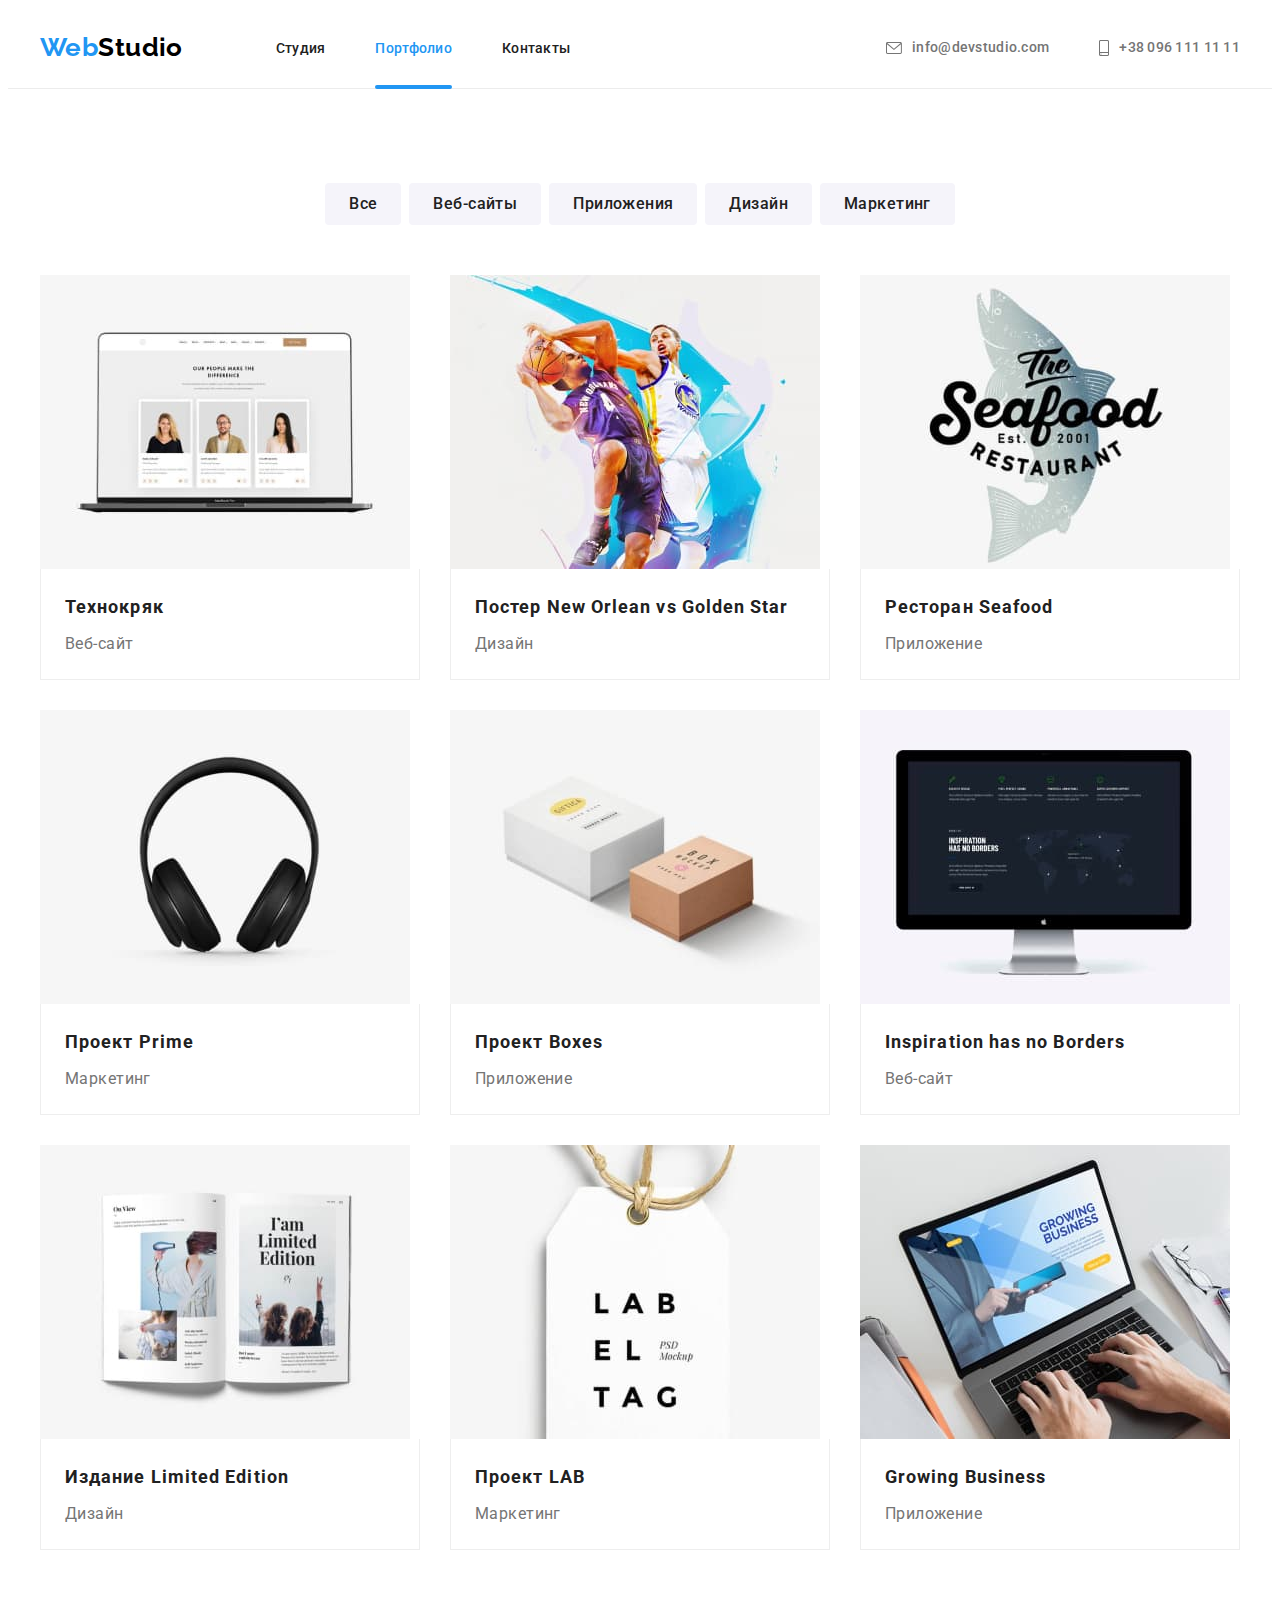
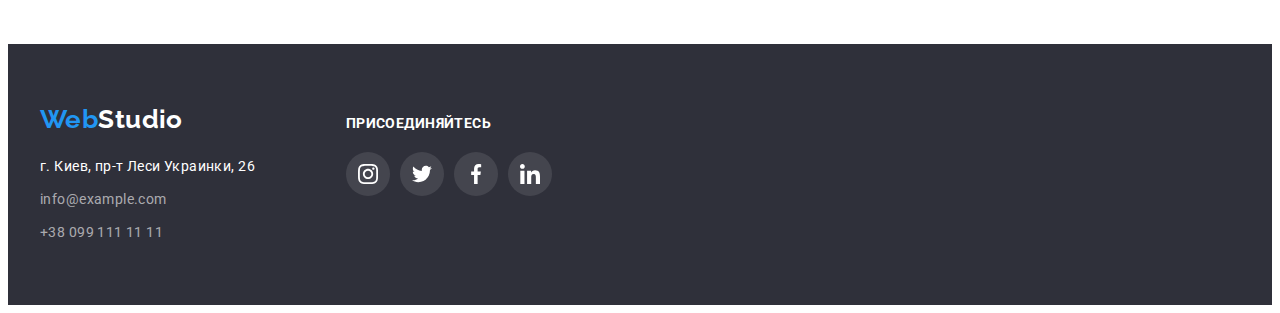
==== portfolio.html @ bd7ccda3 "старт" ====
<!DOCTYPE html>
<html lang="ru">
<head>
    <meta charset="UTF-8">
    <meta http-equiv="X-UA-Compatible" content="IE=edge">
    <meta name="viewport" content="width=device-width, initial-scale=1.0">
    <link rel="stylesheet" href="https://cdnjs.cloudflare.com/ajax/libs/modern-normalize/1.1.0/modern-normalize.min.css" integrity="sha512-wpPYUAdjBVSE4KJnH1VR1HeZfpl1ub8YT/NKx4PuQ5NmX2tKuGu6U/JRp5y+Y8XG2tV+wKQpNHVUX03MfMFn9Q==" crossorigin="anonymous" referrerpolicy="no-referrer" />
    <link rel="stylesheet" href="./css/styles.css">
    <link href="https://fonts.googleapis.com/css2?family=Raleway:wght@700&family=Roboto:wght@400;500;700;900&display=swap" rel="stylesheet">
    <title>Portfolio</title>
</head>
<body>
    <header class="header">
        <div class="conteiner">
            <nav class="header-nav">
                <a class="header-logo link" href="">Web<span class="top-logo">Studio</span></a>
                <ul class="list menu-list">
                       <li class="menu-item"><a class="menu-link link" href="./index.html">Студия</a></li>
                       <li class="menu-item"><a class="menu-link link current" href="./portfolio.html">Портфолио</a></li>
                       <li class="menu-item"><a class="menu-link link" href="">Контакты</a></li>
                </ul>
                <ul class="list-contact list">
                    <li class="contact-item"><a class="contact-link link" href="mailto:info@devstudio.com"> 
                        <svg class="contact-icon" width="16" height="12"> <use href="./img/symbol-defs.svg#icon-envelope"></use></svg> info@devstudio.com</a></li>
                    <li class="contact-item"><a class="contact-link link" href="tel:+380961111111"> <svg class="contact-icon" width="10" height="16"> <use href="./img/symbol-defs.svg#icon-smartphone"></use></svg>+38 096 111 11 11</a></li>
                </ul>
            </nav>
        </div>
    </header>
    <main>
        <section class="padding-section">
            <div class="conteiner">
                
            <h1 class="visually-hidden">Примеры робот</h1>
            <ul class="filter-list list">
                <li class="filter-item"><button class="filter-btn btn" type="button">Все</button></li>
                <li class="filter-item"><button class="filter-btn btn" type="button">Веб-сайты</button></li>
                <li class="filter-item"><button class="filter-btn btn" type="button">Приложения</button></li>
                <li class="filter-item"><button class="filter-btn btn" type="button">Дизайн</button></li>
                <li class="filter-item"><button class="filter-btn btn" type="button">Маркетинг</button></li>
            </ul>
            <ul class="exemples-list list">
                <li class="exemple-item">
                    <a class="exemple-link link" href="">
                        <div class="exemple-box">
                            <img src="./img/portfolio/img1p.jpg" alt="example1" width="370">
                            <div class="examples-overlay">
                            <p class="exemple-description">Ресурс предлагает комплексные предложения с разным уровнем функционала и сервисов. Все это позволит посетителю получить исчерпывающие сведения  о компании или частном лице.</p>
                            </div>
                        </div>
                            <div class="exemple">
                    <h2 class="exemple-title">Технокряк</h2>
                    <p class="exemple-text">Веб-сайт</p>
                </div>
                
                    </a>
                </li>
                <li class="exemple-item">
                    <a class="exemple-link link" href="">
                        <div class="exemple-box">
                            <img src="./img/portfolio/img2p.jpg" alt="example2" width="370">
                            <div class="examples-overlay">
                            <p class="exemple-description">Ресурс предлагает комплексные предложения с разным уровнем функционала и сервисов. Все это позволит посетителю получить исчерпывающие сведения  о компании или частном лице.</p>
                            </div>
                        </div>
                            <div class="exemple">
                        <h2 class="exemple-title">Постер New Orlean vs Golden Star</h2>
                        <p class="exemple-text">Дизайн</p>
                    </div>
                    
                    </a>
                </li>
                <li class="exemple-item">
                    <a class="exemple-link link" href="">
                        <div class="exemple-box">
                            <img src="./img/portfolio/img3p.jpg" alt="example3" width="370">
                            <div class="examples-overlay">
                            <p class="exemple-description">Ресурс предлагает комплексные предложения с разным уровнем функционала и сервисов. Все это позволит посетителю получить исчерпывающие сведения  о компании или частном лице.</p>
                            </div>
                        </div>
                            <div class="exemple">
                        <h2 class="exemple-title">Ресторан Seafood</h2>
                        <p class="exemple-text">Приложение</p>
                    </div>
                    
                    </a>
                </li>
                <li class="exemple-item">
                    <a class="exemple-link link" href="">
                        <div class="exemple-box">
                            <img src="./img/portfolio/img4p.jpg" alt="example4" width="370">
                            <div class="examples-overlay">
                            <p class="exemple-description">Ресурс предлагает комплексные предложения с разным уровнем функционала и сервисов. Все это позволит посетителю получить исчерпывающие сведения  о компании или частном лице.</p>                           
                            </div>
                        </div>
                            <div class="exemple">
                        <h2 class="exemple-title">Проект Prime</h2>
                        <p class="exemple-text">Маркетинг</p>
                    </div>
                    
                    </a>
                </li>
                <li class="exemple-item">
                    <a class="exemple-link link" href="">
                        <div class="exemple-box">
                            <img src="./img/portfolio/img5p.jpg" alt="example5" width="370">
                            <div class="examples-overlay">
                            <p class="exemple-description">Ресурс предлагает комплексные предложения с разным уровнем функционала и сервисов. Все это позволит посетителю получить исчерпывающие сведения  о компании или частном лице.</p>                           
                            </div>
                        </div>
                            <div class="exemple">
                        <h2 class="exemple-title">Проект Boxes</h2>
                        <p class="exemple-text">Приложение</p>
                    </div>
                    
                    </a>
                </li>
                <li class="exemple-item">
                    <a class="exemple-link link" href="">
                        <div class="exemple-box">
                            <img src="./img/portfolio/img6p.jpg" alt="example6" width="370">
                            <div class="examples-overlay">
                            <p class="exemple-description">Ресурс предлагает комплексные предложения с разным уровнем функционала и сервисов. Все это позволит посетителю получить исчерпывающие сведения  о компании или частном лице.</p>                           
                            </div>
                        </div>
                            <div class="exemple">
                        <h2 class="exemple-title">Inspiration has no Borders</h2>
                        <p class="exemple-text">Веб-сайт</p>
                    </div>
                    
                    </a>
                </li>
                <li class="exemple-item">
                    <a class="exemple-link link" href=""> 
                        <div class="exemple-box">
                            <img src="./img/portfolio/img7p.jpg" alt="example7" width="370">
                            <div class="examples-overlay">
                            <p class="exemple-description">Ресурс предлагает комплексные предложения с разным уровнем функционала и сервисов. Все это позволит посетителю получить исчерпывающие сведения  о компании или частном лице.</p>                            
                            </div>
                        </div>
                            <div class="exemple">
                        <h2 class="exemple-title">Издание Limited Edition</h2>
                        <p class="exemple-text">Дизайн</p>
                    </div>
                    
                    </a>
                </li>
                <li class="exemple-item">
                    <a class="exemple-link link" href="">
                        <div class="exemple-box">
                            <img src="./img/portfolio/img8p.jpg" alt="example8" width="370">
                        
                            <div class="examples-overlay">
                            <p class="exemple-description" wids="322">Ресурс предлагает комплексные предложения с разным уровнем функционала и сервисов. Все это позволит посетителю получить исчерпывающие сведения  о компании или частном лице.</p>                           
                            </div>
                        </div>
                            <div class="exemple">
                        <h2 class="exemple-title">Проект LAB</h2>
                        <p class="exemple-text">Маркетинг</p>
                    </div>
                    
                    </a>
                </li>
                <li class="exemple-item">
                    <a class="exemple-link link" href="">
                        <div class="exemple-box">
                            <img src="./img/portfolio/img9p.jpg" alt="example9" width="370">
                            <div class="examples-overlay">
                            <p class="exemple-description">Ресурс предлагает комплексные предложения с разным уровнем функционала и сервисов. Все это позволит посетителю получить исчерпывающие сведения  о компании или частном лице.</p>                           
                            </div>
                        </div>
                            <div class="exemple">
                        <h2 class="exemple-title">Growing Business</h2>
                        <p class="exemple-text">Приложение</p>
                    </div>
                    
                    </a>
                </li>
            </ul>
        </div>
        </section>
    </main>
    <footer class="footer">
        <div class="conteiner footer-box">
          <div class="footer-content">
              <div class="footer-link">
          <a class="header-logo link" href="">Web<span class="footer-logo">Studio</span></a>
          </div>
          <address class="addres">
              <ul class="addres-list list">
                  <li class="footer-item"><a class="addres-item link" href="https://goo.gl/maps/9oyzG3mhycgQsMQ47" target="_blank" rel="noopener noindex nofollow">г. Киев, пр-т Леси Украинки, 26</a></li>
                  <li class="footer-item"><a class="addres-item link footer-contact" href="mailto:info@example.com">info@example.com</a></li>
                  <li class="footer-item"><a class="addres-item link footer-contact" href="tel:+380991111111">+38 099 111 11 11</a></li>
              </ul>
          </address>
          </div>
          <div class="footer-soc">
              <p class="footer-soc-title">присоединяйтесь</p>
              <ul class="team-list list">
                  <li class="footer-soc-item">
                      <a class="footer-soc-link link" href="">
                          <svg class="footer-soc-icon" width="20" height="20">
                              <use href="./img/symbol-defs.svg#icon-instagram"></use>
                          </svg>
                      </a>
                  </li>
                  <li class="footer-soc-item">
                      <a class="footer-soc-link link" href="">
                          <svg class="footer-soc-icon" width="20" height="20">
                              <use href="./img/symbol-defs.svg#icon-twitter"></use>
                          </svg>
                      </a>
                  </li>
                  <li class="footer-soc-item">
                      <a class="footer-soc-link link" href="">
                          <svg class="footer-soc-icon" width="20" height="20">
                              <use href="./img/symbol-defs.svg#icon-facebook"></use>
                          </svg>
                      </a>
                  </li>
                  <li class="footer-soc-item">
                      <a class="footer-soc-link link" href="">
                          <svg class="footer-soc-icon" width="20" height="20">
                              <use href="./img/symbol-defs.svg#icon-linkedin"></use>
                          </svg>
                      </a>
                  </li>
              </ul>
          </div>
      </div>
        </footer>
    </body>
</html>
---- css/styles.css ----
:root {
    --header-color: #ffffff;
    --text-color: #757575;
    --footer-text-color: rgba(255, 255, 255, 0.6);
    --primary-title-color: #212121;
    --accent-color: #2196F3;
    --top-logo-color: #000;
    --darck-background-color: #2F303A;
    --light-background-color: #F5F4FA;
    --main-background-color: #ffffff;
    --hero-btn-color: #188CE8;
    --color-icon: #afb1b8;
    --background-footer-link-color: rgba(255, 255, 255, 0.1);
    --main-transition-duration: 250ms;
    --main-transition-timing: cubic-bezier(0.4, 0, 0.2, 1);
    }


body {
font-family: "Roboto", 'Segoe UI', Tahoma, Geneva, Verdana, sans-serif;
font-size: 14px;
letter-spacing: 0.03em;
color: var(--text-color);
background-color: var(--main-background-color);
}

p,
h1,
h2,
h3,
h4,
h5,
h6 {
    margin: 0;
}

ul,
ol {
    padding-left: 0;
    margin: 0;
    list-style: none;
}

button {
    cursor: pointer;
}

img {
    display:block;
    max-width: 100%;
    height: auto;
    tab-size: 0;
}

.conteiner {
    width: 1200px;
    padding-left: 15px;
    padding-right: 15px;
    margin: 0 auto;
}


.visually-hidden {
    position: absolute;
    white-space: nowrap;
    width: 1px;
    height: 1px;
    overflow: hidden;
    border: 0;
    padding: 0;
    clip: rect(0 0 0 0);
    clip-path: inset(50%);
    margin: -1px;
}


.link {
    text-decoration: none;
}

.padding-section {
    padding-top: 94px;
    padding-bottom: 94px;
}
/* ----------------header---------------- */
.header {
    border-bottom: 1px solid #ececec;
}

.header-logo {
    margin-right: 93px;
}

.header-nav {
    display: flex;
    align-items: center;
}

.menu-list {
    display: flex;
}

.menu-item:not(:last-child) {
    margin-right: 50px;
}

.list-contact {
    display: flex;
    margin-left: auto;
}

.header-logo {
    font-family: 'Raleway';
    font-weight: 700;
    font-size: 26px;
    line-height: 1.19;
    padding-top: 24px;
    padding-bottom: 25px;
    color: var(--accent-color)

}

.top-logo {
    color: var(--top-logo-color);
}


.menu-link {
    font-weight: 500;
    line-height: 1.14;
    letter-spacing: 0.02em;
    padding-top: 32px;
    padding-bottom: 32px;
    color: var(--primary-title-color);
    transition: color var(--main-transition-duration) var(--main-transition-timing);
}
.contact-item:not(:first-child) {
    margin-left: 50px;
}


.menu-link:hover,
.menu-link:focus {
    color: var(--accent-color);
}

.contact-link {
    display: flex;
    align-items: center;
    font-weight: 500;
    line-height: 1.14;
    letter-spacing: 0.02em;
    padding-top: 32px;
    padding-bottom: 32px;
    color: inherit;
    transition: color var(--main-transition-duration) var(--main-transition-timing);
}

.contact-icon {
    fill: currentColor;
    margin-right: 10px;
}


.contact-link:hover,
.contact-link:focus {
    color: var(--accent-color);
}

.menu-link.link.current{
    position: relative;
    color: var(--accent-color);
}
.menu-link.link.current::after{
    content:'';
    position: absolute;
    display: block;
    width: 100%;
    height: 4px;
    border-radius: 2px;
    bottom: -1px;
    left: 0;
    background-color: var(--accent-color);
}

/* ----------------hero---------------- */

.hero {
    background-color: var(--darck-background-color);
    padding-top: 200px;
    padding-bottom: 200px;
    text-align: center;
}

.overlay {
    max-width: 1600px;
    height: 600px;
    margin-left: auto;
    margin-right: auto;
    background-image: linear-gradient(
        rgba(47, 48, 58, 0.4),
        rgba(47, 48, 58, 0.4)
    ),
    url(../img/Imgbg.jpg);
    background-repeat: no-repeat;
    background-size: cover;
    background-position: center;
}

.hero-title {
    font-weight: 900;
    font-size: 44px;
    line-height: 1.36;
    text-align: center;
    letter-spacing: 0.06em;
    text-transform: uppercase;
    color: var(--header-color);
    min-width: 696px;
    margin-bottom: 30px;
   
}

.hero-btn {
    font-family: inherit;
    font-weight: 700;
    font-size: 16px;
    line-height: 1.88;
    letter-spacing: 0.06em;
    color: var(--header-color);
    background-color: var(--hero-btn-color);
    border: 2px solid transparent;
    border-radius: 4px;
    padding: 10px 32px; 
    justify-content: center;
    transition: color var(--main-transition-duration) var(--main-transition-timing);
}


/* ----------------advantage---------------- */
.advantage {
    background-color: var(--header-color);
}

.advantage-icon-bg {
    width: 270px;
    display: flex;
    height: 120px;
    margin-bottom: 30px;
    justify-content: center;
    align-items: center;
    background-color: var(--light-background-color);
}

.advantage-list {
    display: flex;
}

.advantage-item:not(:first-child) {
    margin-left: 30px;
}


.section-title {
    font-size: 14px;
    line-height: 1.14;
    text-transform: uppercase;
    color: var(--primary-title-color);
    margin-bottom: 10px;
}

.advantage-text {
    line-height: 1.71;
}

/* ----------------about---------------- */

.about {
    background-color: var(--header-color);
    padding-top: 0;
} 
.about-item:not(:last-child) {
    margin-right: 30px;
}
.about-list {
    display: flex;
}

.about-title {
    font-size: 36px;
    line-height: 1.16;
    text-align: center;
    color: var(--primary-title-color);
    margin-bottom: 50px;
}

.about-box {
    position: relative;
    
}


.about-item-text {
    position: absolute;
    font-size: 14px;
    line-height: 1.4;
    letter-spacing: 0.03em;
    text-transform: uppercase;
    color: var(--header-color);
    background-color: rgba(47, 48, 58, 0.8);
    bottom: 0;
    width: 100%;
    height: 70px;
    display: flex;
    justify-content: center;
    align-items: center;
}
/* ----------------team---------------- */

.team {
    background-color: var(--light-background-color);
}

.team-list {
    display: flex;
    flex-wrap: wrap;
}
.team-item:not(:last-child) {
    margin-right: 30px;
}
.team-item {
    background-color: var(--header-color);
    box-shadow: 0px 1px 3px rgba(0, 0, 0, 0.12), 0px 1px 1px rgba(0, 0, 0, 0.14), 0px 2px 1px rgba(0, 0, 0, 0.2);
border-radius: 0px 0px 4px 4px;
}


.team-title {
    font-size: 36px;
    line-height: 1.17;
    text-align: center;
    color: var(--primary-title-color);
    margin-bottom: 50px;
}

.team-img {
    margin-bottom: 30px;
}

.team-second-title {
    font-weight: 500;
    font-size: 16px;
    line-height: 1.19;
    text-align: center;
    color: var(--primary-title-color);
    margin-bottom: 10px;
}

.team-text {
    font-size: 16px;
    line-height: 1.19;
    text-align: center;
    margin-bottom: 16px;
}

.team-soc-list {
display: flex;
justify-content: center;
margin-bottom: 30px;
}

.team-soc-item +.team-soc-item{
    margin-left: 10px;
}


.team-soc-link {
    width: 44px;
    height: 44px;
    border-radius: 50%;
    display: flex;
    align-items: center;
    justify-content: center;
    background-color: var(--main-background-color); 
    color:var(--color-icon);
    transition: background-color var(--main-transition-duration) var(--main-transition-timing),
    color var(--main-transition-duration) var(--main-transition-timing);
}

.team-soc-link:hover,
.team-soc-link:focus {
    background-color: var(--accent-color);
    color: var(--main-background-color);
}
.team-soc-icon{
    fill:currentColor;
    
}


/* ----------------clients---------------- */

.clients-title{
    font-size: 36px;
    line-height: 1.17;
    text-align: center;
    letter-spacing: 0.03em;
    color: var(--primary-title-color);
    margin-bottom: 50px;
}

.clients-box {
    width: 170px;
    height: 92px;
    border: 1px solid var(--color-icon);
    border-radius: 4px;
    display: flex;
    justify-content: center;
    align-items: center;
    color: var(--color-icon);
    transition: color var(--main-transition-duration) var(--main-transition-timing),
    border-color var(--main-transition-duration) var(--main-transition-timing);
}
.clients-item :hover,
.clients-item :focus {
    color: var(--accent-color);
    border-color: var(--accent-color);
}

.clients-item{
    cursor: pointer;
    
}

.clients-icon {
    fill: currentColor;
}

.clients-item+.clients-item{
    margin-left: 30px;
}

.clients-list{
    display: flex;
    justify-content: center;
    margin-bottom: 30px;
}


/* ----------------footer---------------- */

.footer {
    background-color: var(--darck-background-color);
    padding-top: 60px;
    padding-bottom: 60px;
}

.footer-logo {
    color: var(--header-color)
}

.footer-link {
    margin-bottom: 20px;
}

.addres-item {
    font-family: inherit;
    font-style: normal;
    line-height: 1.71;
    color: var(--header-color);
    transition: color var(--main-transition-duration) var(--main-transition-timing);
}

.footer-item {
    margin-bottom: 9px;
}

.footer-item:last-child {
margin-bottom: 0;
}

.footer-contact {
    font-family: inherit;
    font-style: normal;
    line-height: 1.71;
    color: var(--footer-text-color);

}


.addres-item:hover,
.addres-item:focus {
    color: var(--accent-color);
}

.footer-soc-title{
    font-weight: 700;
    font-size: 14px;
    line-height: 1.14;
    letter-spacing: 0.03em;
    text-transform: uppercase;

color: var(--header-color);
margin-bottom: 20px;
}
.footer-box{
    display: flex;
    align-items: baseline;
}

.footer-soc{
    margin-left: 70px;
}
.footer-soc-list {
    display: flex;
    justify-content: center;
    }

    .footer-soc-item +.footer-soc-item{
        margin-left: 10px;
    }


    .footer-soc-link {
        width: 44px;
        height: 44px;
        border-radius: 50%;
        display: flex;
        align-items: center;
        justify-content: center;
        background-color: rgba(255, 255, 255, 0.1); 
        color: var(--header-color);
        transition: background-color var(--main-transition-duration) var(--main-transition-timing);
    }
    
    .footer-soc-item :hover,
    .footer-soc-item :focus{
        background-color: var(--accent-color);
    }
    
    .footer-soc-icon {
        fill: currentColor;
    }

    /* ----------------modal---------------- */

    .backdrop{
        position: fixed;
        top: 0;
        left: 0;
        width: 100%;
        height: 100%;
        background-color: rgba(0, 0, 0, 0.2);
    }

    .backdrop.is-hidden{
    opacity: 0;
    pointer-events: none;
    }

    .backdrop.is-hidden .modal {
        transform: translate(-50%, -50%) scale(0.7);
        opacity: 0;
    }

    .modal {
        position: absolute;
        top: 50%;
        left: 50%;
        min-width: 528px;
        min-height: 581px;
        background-color: var(--main-background-color);
        transform: translate(-50%, -50%) scale(1);
        opacity: 1;
        transition: transform var(--main-transition-duration) var(--main-transition-timing),
        opasity  var(--main-transition-duration) var(--main-transition-timing);
        
    }

    .buttot-close{
        position: absolute;
        width: 30px;
        height: 30px;
        border-radius: 50%;
        border: 1px solid rgba(0, 0, 0, 0.1);
        top: 8px;
        right: 8px;
        display: flex;
        align-items: center;
    }
/* ----------------portfolio---------------- */

.filter-list {
    display: flex;
    align-items: center;
    justify-content: center;
    margin-bottom: 50px;
}
.filter-btn {
    font-family: inherit;
    font-weight: 500;
    font-size: 16px;
    line-height: 1.63;
    text-align: center;
    letter-spacing: inherit;
    color: var(--primary-title-color);
    background-color: var(--light-background-color);
    border: 2px solid transparent;
    border-radius: 4px;
    padding: 6px 22px; 
    justify-content: center;
    transition: color var(--main-transition-duration) var(--main-transition-timing),
    background-color var(--main-transition-duration) var(--main-transition-timing),
    box-shadow var(--main-transition-duration) var(--main-transition-timing);
}

.filter-item:not(:last-child) {
    margin-right: 8px;
    
}
.filter-btn:hover,
.filter-btn:focus {
    color: var(--header-color);
    background-color: var(--accent-color);
    box-shadow: 0px 4px 4px 0px #00000040;

}

.filter-list {
    display: flex;
    justify-content: center;
}

.exemples-list {
    display: flex;
    flex-wrap: wrap;
} 

.exemple-item {
    width: calc((100% - 60px) / 3);
    margin-right: 30px;
    margin-bottom: 30px;
}

.exemple-item:nth-child(3n) {
    margin-right: 0;
}

.exemple-item:nth-last-child(-n+3) {
    margin-bottom: 0;
}

.exemple-link{
    display: block;
    transition: box-shadov var(--main-transition-duration) var(--main-transition-timing);
}

.exemple-link:hover,
.exemple-link:focus{
    box-shadow: 0px 4px 4px 0px #00000040;
}

.exemple {
    padding: 20px 24px;
    border-left-width: 1px;
    border-left-style: solid;
    border-left-color: #eeeeee;
    border-right-width: 1px;
    border-right-style: solid;
    border-right-color: #eeeeee;
    border-bottom-width: 1px;
    border-bottom-style: solid;
    border-bottom-color: #eeeeee;
}


.exemple-box {
    position: relative;
    overflow: hidden;
}

.examples-overlay {
    position: absolute;
    top: 0;
    left: 0;
    width: 100%;
    height: 100%;
    opacity: 0;
    background-color: rgba(33, 150, 243, 0.9);
    transform: translateY(100%);
    transition: transform var(--main-transition-duration) var(--main-transition-timing),
    opacity var(--main-transition-duration) var(--main-transition-timing);
}

.exemple-link:hover .examples-overlay {
    opacity: 1;
    transform: translateY(0%);
}


.exemple-description {
    font-size: 18px;
    line-height: 1.56;
    letter-spacing: 0.03em;
    color: var(--header-color);
    margin: 63px 24px;
    
    }


.exemple-title {
    font-size: 18px;
    line-height: 2.0;
    letter-spacing: 0.06em;
    color: var(--primary-title-color);
    margin-bottom: 4px;
}

.exemple-text {
    font-size: 16px;
    line-height: 1.88;
    color: var(--text-color);
}
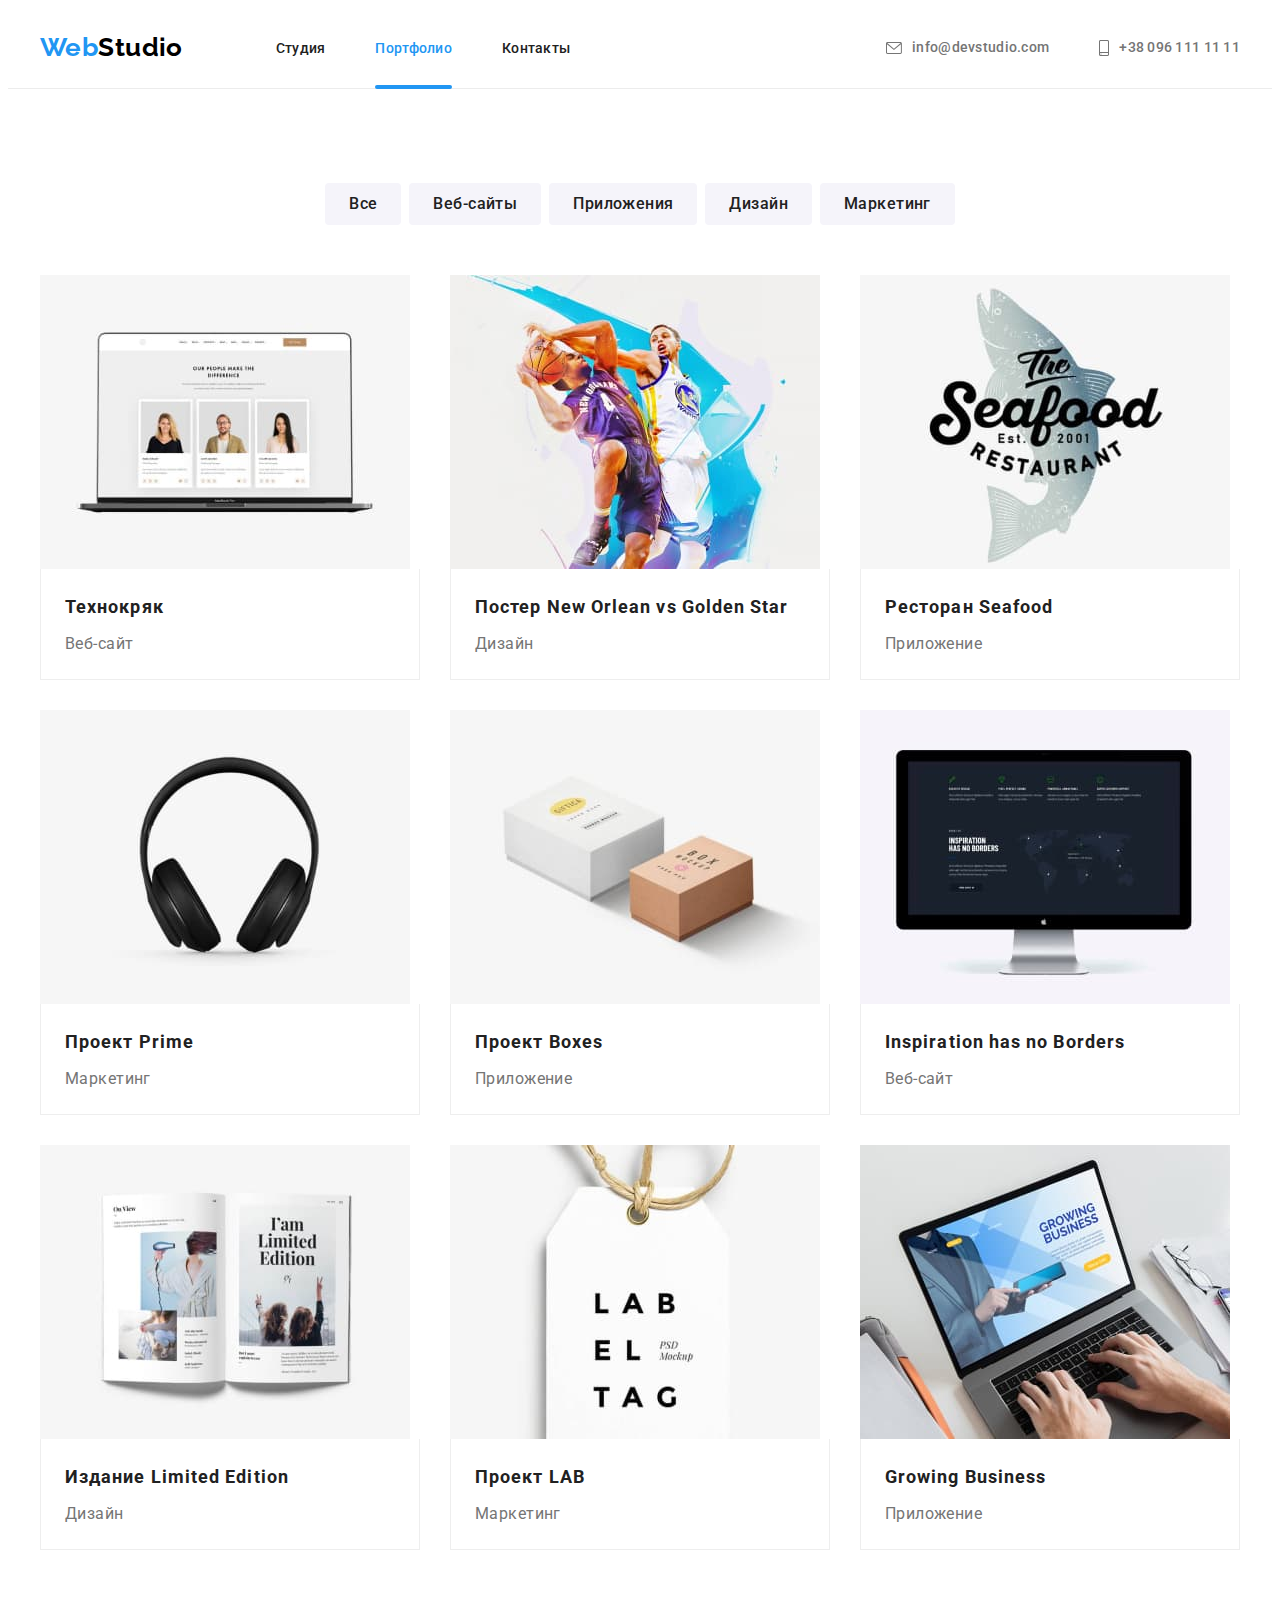
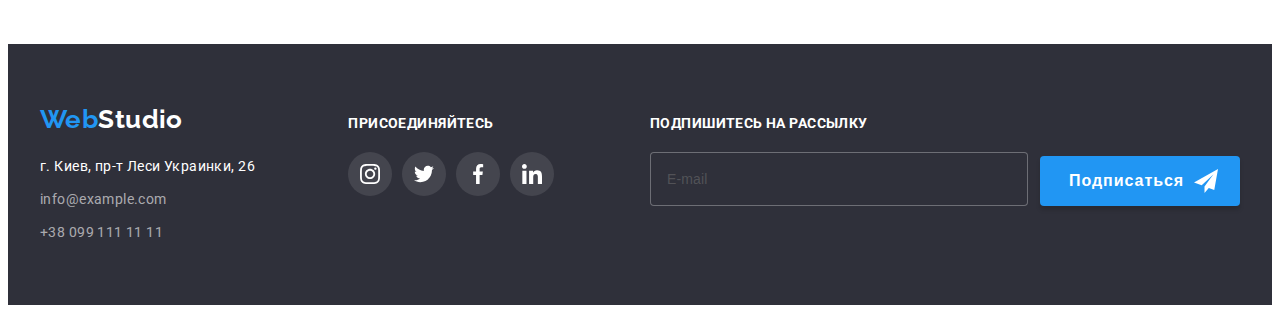
==== commit 9e921a07: "додає форми" ====
--- a/portfolio.html
+++ b/portfolio.html
@@ -236,6 +236,28 @@
                   </li>
               </ul>
           </div>
+          <form>
+              <div class="subscription-box">
+                  <div class="subscription-field">
+                  <p class="subscription-title">Подпишитесь на рассылку</p>
+                  <label class="" for="subscription-email"></label>
+                  <input 
+                  type="text"
+                  class="subscription-input"
+                  name="subscription-email"
+                  placeholder="E-mail"
+                  id="subscription-email"
+                  >
+              </div>
+              <div class="subscription-btn-box">
+                  <button class="subscription-btn btn" type="submit">Подписаться
+                      <svg class="icon-icon-send" width="24" height="24">
+                          <use href="./img/symbol-defs.svg#icon-icon-send"></use>
+                      </svg>
+                  </button>
+              </div>
+              </div>
+          </form>
       </div>
         </footer>
     </body>
--- a/css/styles.css
+++ b/css/styles.css
@@ -322,7 +322,7 @@
 
 .team-list {
     display: flex;
-    flex-wrap: wrap;
+    /* flex-wrap: wrap; */
 }
 .team-item:not(:last-child) {
     margin-right: 30px;
@@ -505,6 +505,7 @@
 .footer-box{
     display: flex;
     align-items: baseline;
+    justify-content: space-between;
 }
 
 .footer-soc{
@@ -540,6 +541,64 @@
     .footer-soc-icon {
         fill: currentColor;
     }
+
+    .subscription-box{
+        display: flex;
+        align-items: flex-end;
+        margin-left: 93px;
+        }
+
+    .subscription-title{
+        font-weight: 700;
+        font-size: 14px;
+        line-height: 1.14;
+        letter-spacing: 0.03em;
+        text-transform: uppercase;
+        color: var(--header-color);
+        margin-bottom: 20px;
+        }
+
+    .subscription-input{
+        height: 50px;
+        width: 358px;
+        border: 1px solid rgba(255, 255, 255, 0.3);
+        border-radius: 4px;
+        background-color: var(--darck-background-color);
+        font-weight: 400;
+        font-size: 16px;
+        line-height: 1.25;
+        display: flex;
+        align-items: center;
+        letter-spacing: 0.03em;
+        color: rgba(255, 255, 255, 0.6);
+        padding-left: 16px;
+        outline: none;
+        }    
+
+        .subscription-btn{
+        height: 50px;
+        width: 200px;
+        background: var(--accent-color);
+        box-shadow: 0px 4px 4px rgba(0, 0, 0, 0.15);
+        border: transparent;
+        border-radius: 4px;
+        margin-left: 12px;
+        font-weight: 700;
+        font-size: 16px;
+        line-height: 1.88;
+        display: flex;
+        align-items: center;
+        letter-spacing: 0.06em;
+        color:var(--main-background-color);
+        padding-left: 29px;
+        }
+
+        .icon-icon-send{
+            fill: var(--header-color);
+            margin-left: 10px;
+        }
+
+
 
     /* ----------------modal---------------- */
 
@@ -586,7 +645,158 @@
         right: 8px;
         display: flex;
         align-items: center;
-    }
+        transition: fill var(--main-transition-duration) var(--main-transition-timing);
+    }
+
+    .buttot-close:hover > .modal-icon {
+        fill: var(--accent-color);
+    }
+
+    .form {
+        margin: 40px;
+    }
+
+    .form-title {
+        font-size: 20px;
+        line-height: 1.15;
+        text-align: center;
+        letter-spacing: 0.03em;
+        color: var(--primary-title-color);
+        margin-bottom: 30px;
+    }
+
+    .form-label {
+        font-size: 12px;
+        line-height: 1.17;
+        letter-spacing: 0.01em;
+        color: var(--text-color);
+        margin-bottom: 4px;
+    }
+
+    .input-box {
+        position: relative;
+        height: 40px;
+        margin-bottom: 10px;
+    }
+
+    .form-input {
+        width: 100%;
+        height: 100%;
+        border: 1px solid rgba(33, 33, 33, 0.2);
+        border-radius: 4px;
+        padding-left: 42px;
+        outline: none;
+        transition: border-color var(--main-transition-duration) var(--main-transition-timing),
+        box-shadow var(--main-transition-duration) var(--main-transition-timing);
+    }
+
+    .form-icon {
+        position: absolute;
+        top: 50%;
+        left: 12px;
+        transform: translateY(-50%);
+        fill: var(--primary-title-color);
+        transition: fill var(--main-transition-duration) var(--main-transition-timing);
+    }
+
+    .form-input:focus + .form-icon{
+        fill: var(--accent-color);
+    }
+
+    .form-input:focus {
+        border-color: var(--accent-color);
+        box-shadow: 0px 4px 4px 0px rgba(0, 0, 0, 0.25);
+    }
+
+    .comments-box {
+        display: flex;
+        flex-direction: column;
+    }
+    
+
+    .form-textarea{
+        height: 120px;
+        width: 100%;
+        padding: 12px 16px;
+        border: 1px solid rgba(33, 33, 33, 0.2);
+        border-radius: 4px;
+        outline: none;
+        margin-bottom: 20px;
+        resize: none;
+        transition: border-color var(--main-transition-duration) var(--main-transition-timing),
+        box-shadow var(--main-transition-duration) var(--main-transition-timing);
+    }
+
+    .form-textarea:focus {
+        border-color: var(--accent-color);
+        box-shadow: 0px 4px 4px 0px rgba(0, 0, 0, 0.25);
+    }
+
+    ::placeholder{
+        font-size: 14px;
+        line-height: 1.14;
+        letter-spacing: 0.01em;
+        color: rgba(117, 117, 117, 0.5);
+    }
+
+    .form-checkbox {
+        margin-bottom: 30px;
+    }
+    .form-policy{
+        display: flex;
+        justify-content: center;
+        align-items: center;
+        font-size: 14px;
+        line-height: 1.71;
+        letter-spacing: 0.03em;
+        color: var(--text-color);
+    }
+
+    .check-icon{
+        fill: transparent;
+    }
+
+    .form-policy span {
+        width: 16px;
+        height: 15px;
+        border: 2px solid var(--top-logo-color);
+        border-radius: 3px;
+        margin-right: 7px;
+        display: flex;
+        align-items: center;
+        justify-content: center;
+        transition: background-color var(--main-transition-duration) var(--main-transition-timing),
+        border var(--main-transition-duration) var(--main-transition-timing);
+    }
+
+        .input-check:checked + .form-policy span {
+        background-color: var(--accent-color);
+        border: none;
+        }
+
+        .input-check:checked + .form-policy .check-icon {
+            fill: var(--header-color);
+        }
+
+
+    .form-btn{
+        display: flex;
+        justify-content: center;
+        align-items: center;
+        width: 200px;
+        height: 50px;
+        margin: auto;
+        color: var(--header-color);
+        background-color: var(--hero-btn-color);
+        font-weight: 700;
+        font-size: 16px;
+        line-height: 1.88;
+        letter-spacing: 0.06em;
+        border-radius: 4px;
+        border-color: transparent;
+        box-shadow: 0px 4px 4px rgba(0, 0, 0, 0.15);
+    }
+
 /* ----------------portfolio---------------- */
 
 .filter-list {
